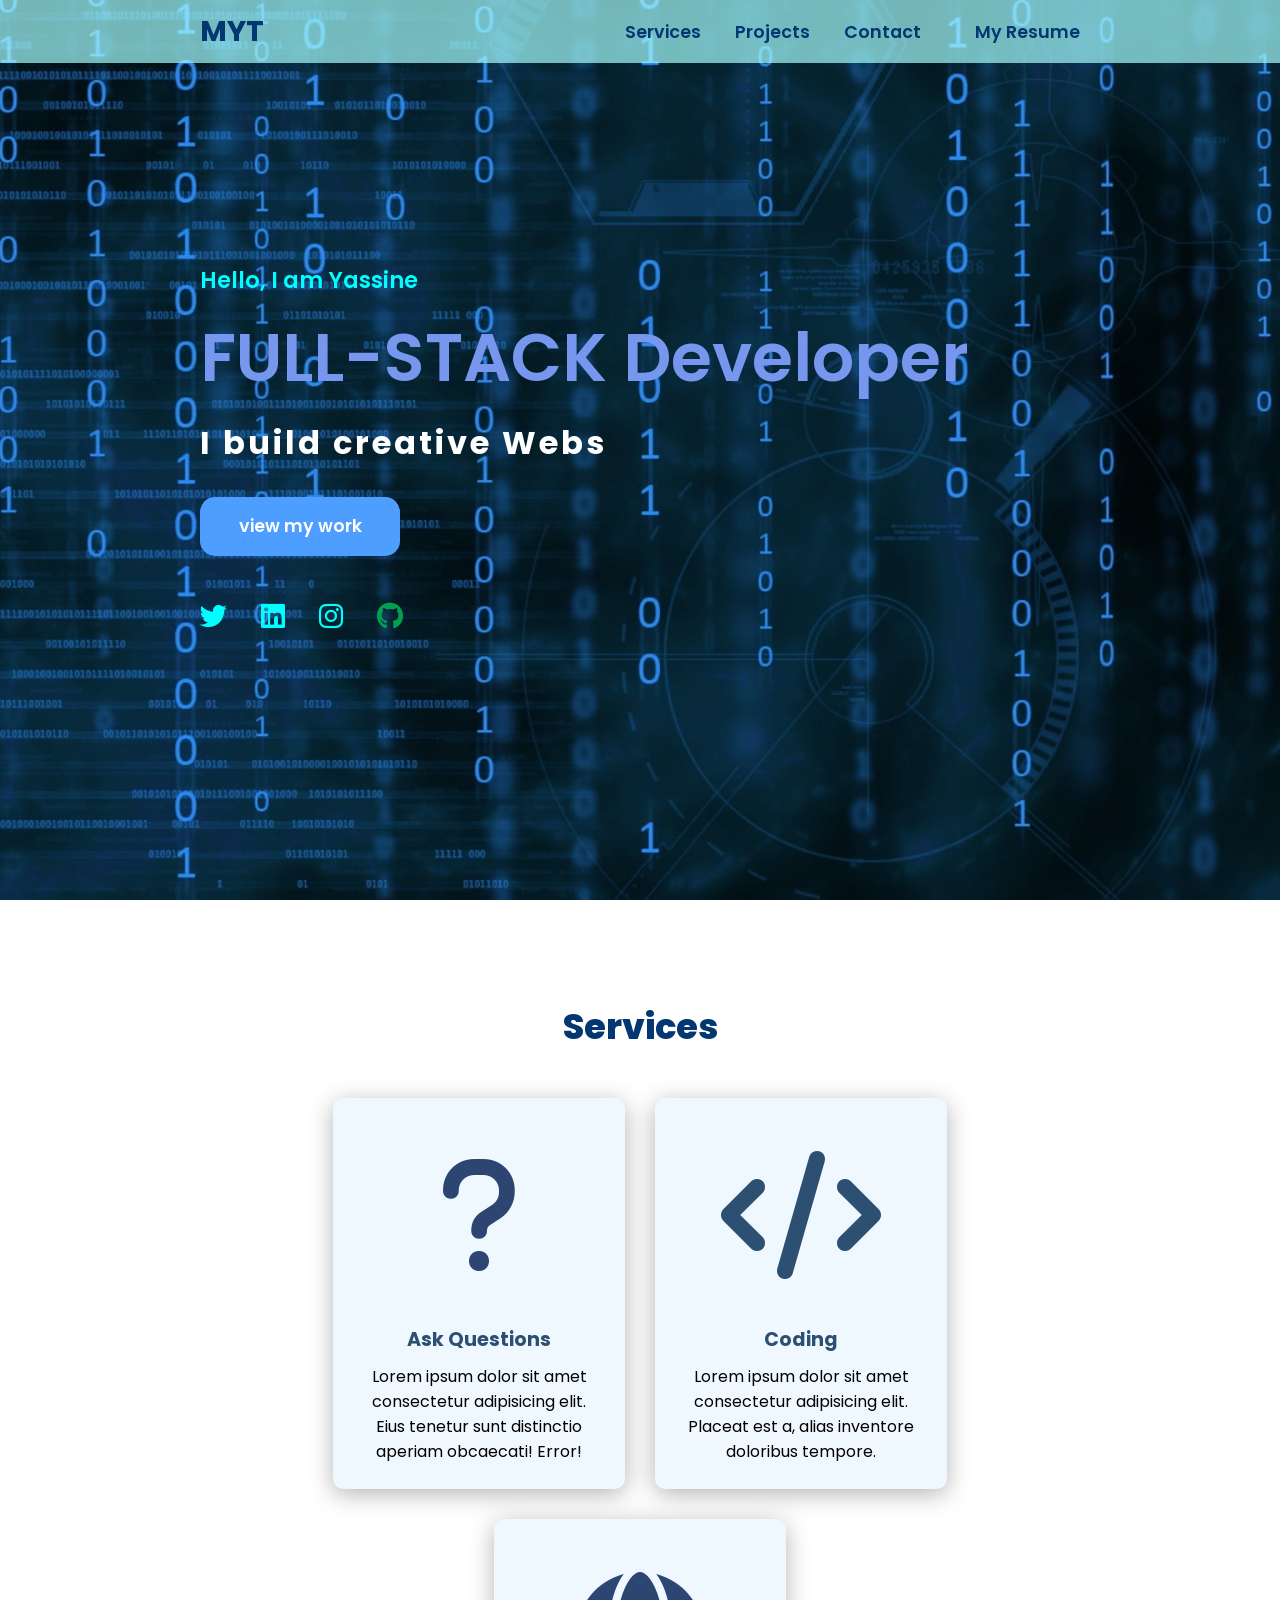
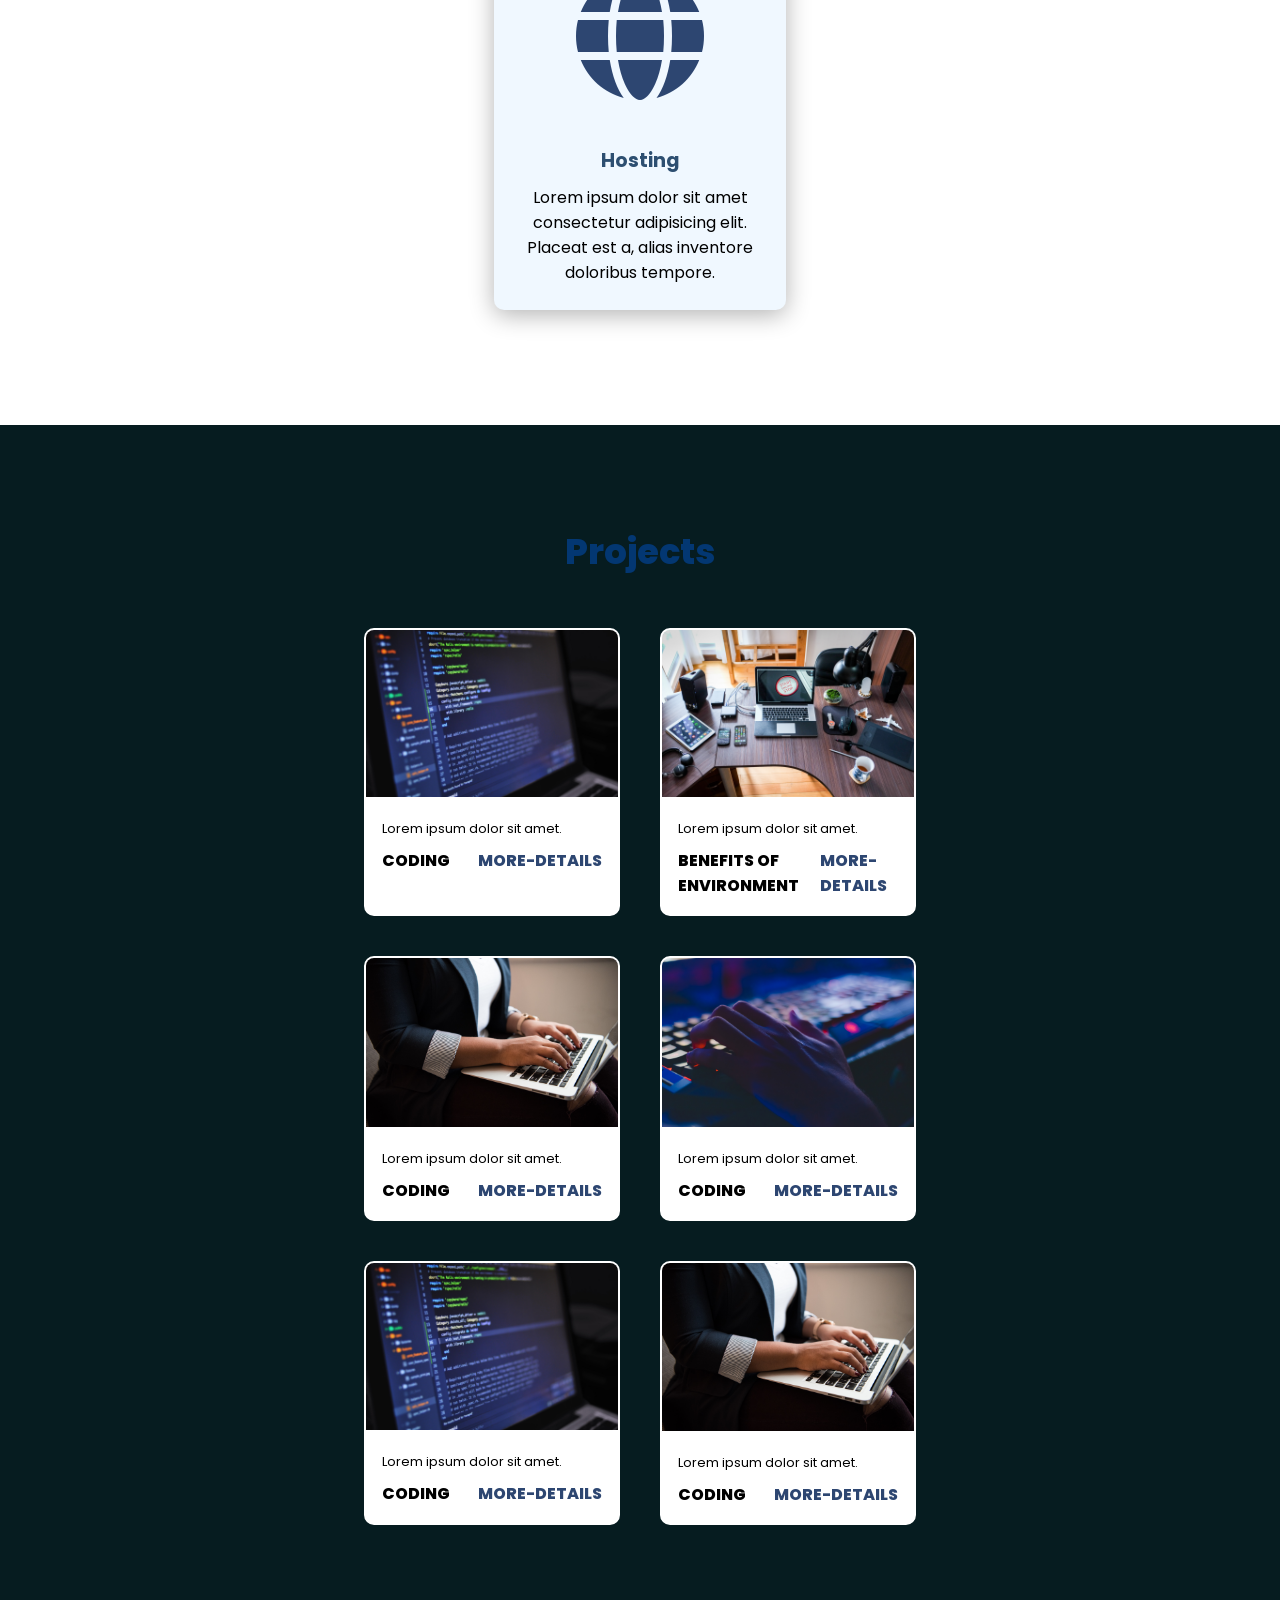
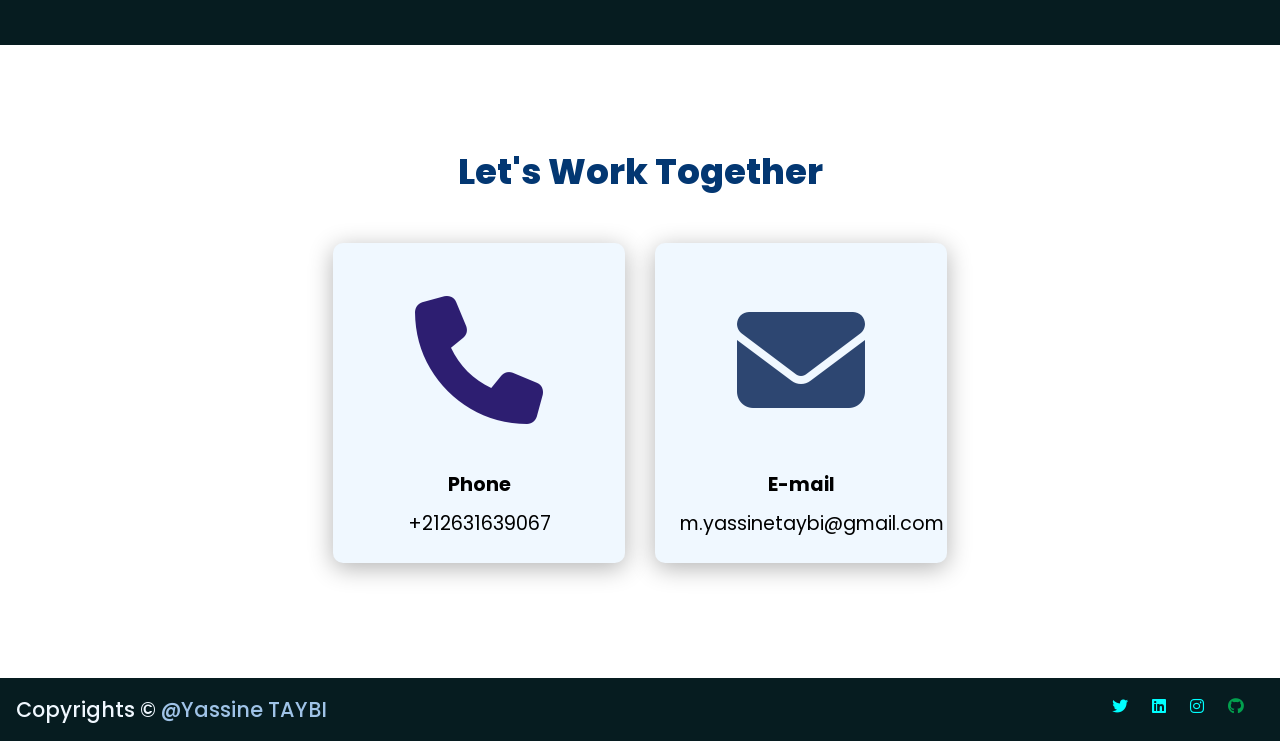
==== index.html @ 8764fc4a "Add files via upload" ====
<!DOCTYPE html>
<html lang="en">
  <head>
    <meta charset="UTF-8" />
    <meta http-equiv="X-UA-Compatible" content="IE=edge" />
    <meta name="viewport" content="width=device-width, initial-scale=1.0" />
    <link
      rel="stylesheet"
      href="https://cdnjs.cloudflare.com/ajax/libs/font-awesome/6.4.0/css/all.min.css"
    />
    <link rel="stylesheet" href="index.css" />
    <title>Yassine's Portfolio</title>
  </head>
  <body>
    <header>
      <a href="/website.html" class="logo">MYT</a>
      <nav class="navigation">
        <a href="#services">Services</a>
        <a href="#projects">Projects</a>
        <a href="#contact">Contact</a>
        <div class="download">
          <a href="pdf/lebesnlauf1.pdf" target="_blank">My Resume</a>
        </div>
      </nav>
    </header>
    <section class="main">
      <div>
        <h2>Hello, I am Yassine <br /><span>FULL-STACK Developer</span></h2>
        <h3>I build creative Webs</h3>
        <a href="#projects" class="main-btn">view my work</a>
        <div class="social-icons">
          <a href="https://www.twitter.com"
            ><i class="fa-brands fa-twitter fa-fade" style="color: aqua"></i
          ></a>
          <a href="https://www.linkedin.com"
            ><i class="fa-brands fa-linkedin fa-fade" style="color: aqua"></i
          ></a>
          <a href="https://www.instagram.com"
            ><i class="fa-brands fa-instagram fa-fade" style="color: aqua"></i
          ></a>
          <a href="https://www.github.com"
            ><i class="fa-brands fa-github fa-fade" style="color: #02a04e"></i
          ></a>
        </div>
      </div>
      <aside class="show-aside">Hello</aside>
    </section>
    <section class="cards" id="services">
      <h2 class="title">Services</h2>

      <div class="content">
        <div class="card">
          <div class="icon">
            <i class="fa-solid fa-question" style="color: #2d4671"></i>
          </div>

          <div class="info">
            <h3>Ask Questions</h3>

            <p>
              Lorem ipsum dolor sit amet consectetur adipisicing elit. Eius
              tenetur sunt distinctio aperiam obcaecati! Error!
            </p>
          </div>
        </div>

        <div class="card">
          <div class="icon">
            <i class="fa-solid fa-code" style="color: #2d4f71"></i>
          </div>

          <div class="info">
            <h3>Coding</h3>

            <p>
              Lorem ipsum dolor sit amet consectetur adipisicing elit. Placeat
              est a, alias inventore doloribus tempore.
            </p>
          </div>
        </div>

        <div class="card">
          <div class="icon">
            <i class="fa-solid fa-globe" style="color: #2d4671"></i>
          </div>

          <div class="info">
            <h3>Hosting</h3>

            <p>
              Lorem ipsum dolor sit amet consectetur adipisicing elit. Placeat
              est a, alias inventore doloribus tempore.
            </p>
          </div>
        </div>
      </div>
    </section>

    <section class="projects" id="projects">
      <h2 class="title">Projects</h2>

      <div class="content">
        <div class="project-card">
          <div class="project-image">
            <img src="/image/projects-image/code-pic.jpg" alt="" />
          </div>

          <div class="project-info">
            <p class="project-category">Lorem ipsum dolor sit amet.</p>

            <strong class="project-title">
              <span>Coding</span>
              <a href="#" class="more-details">more-details</a>
            </strong>
          </div>
        </div>

        <div class="project-card">
          <div class="project-image">
            <img src="/image/projects-image/good-atmosphair.jpg" alt="" />
          </div>

          <div class="project-info">
            <p class="project-category">Lorem ipsum dolor sit amet.</p>

            <strong class="project-title">
              <span>benefits of environment</span>
              <a href="#" class="more-details">more-details</a>
            </strong>
          </div>
        </div>

        <div class="project-card">
          <div class="project-image">
            <img src="/image/projects-image/working.jpg" alt="" />
          </div>

          <div class="project-info">
            <p class="project-category">Lorem ipsum dolor sit amet.</p>

            <strong class="project-title">
              <span>Coding</span>
              <a href="#" class="more-details">more-details</a>
            </strong>
          </div>
        </div>

        <div class="project-card">
          <div class="project-image">
            <img src="/image/projects-image/typing.jpg" alt="" />
          </div>

          <div class="project-info">
            <p class="project-category">Lorem ipsum dolor sit amet.</p>

            <strong class="project-title">
              <span>Coding</span>
              <a href="#" class="more-details">more-details</a>
            </strong>
          </div>
        </div>

        <div class="project-card">
          <div class="project-image">
            <img src="/image/projects-image/code-pic.jpg" alt="" />
          </div>

          <div class="project-info">
            <p class="project-category">Lorem ipsum dolor sit amet.</p>

            <strong class="project-title">
              <span>Coding</span>
              <a href="#" class="more-details">more-details</a>
            </strong>
          </div>
        </div>

        <div class="project-card">
          <div class="project-image">
            <img src="/image/projects-image/working.jpg" alt="" />
          </div>

          <div class="project-info">
            <p class="project-category">Lorem ipsum dolor sit amet.</p>

            <strong class="project-title">
              <span>Coding</span>
              <a href="#" class="more-details">more-details</a>
            </strong>
          </div>
        </div>
      </div>
    </section>

    <section class="contact-card" id="contact">
      <h2 class="title">let's work together</h2>

      <div class="content">
        <div class="card">
          <div class="icon">
            <i class="fa-solid fa-phone fa-fade" style="color: #2d1e71"></i>
          </div>

          <div class="info">
            <h3>Phone</h3>
            <p>+212631639067</p>
          </div>
        </div>

        <div class="card">
          <div class="icon">
            <i class="fa-solid fa-envelope fa-fade" style="color: #2d4671"></i>
          </div>

          <div class="info">
            <h3>E-mail</h3>
            <p>m.yassinetaybi@gmail.com</p>
          </div>
        </div>
      </div>
    </section>

    <footer class="footer">
      <p class="footer-title">Copyrights &copy;<span> @Yassine TAYBI</span></p>

      <div class="social-icons">
        <a href="twitter"
          ><i class="fa-brands fa-twitter fa-fade" style="color: aqua"></i
        ></a>
        <a href="linkedin"
          ><i class="fa-brands fa-linkedin fa-fade" style="color: aqua"></i
        ></a>
        <a href="insta"
          ><i class="fa-brands fa-instagram fa-fade" style="color: aqua"></i
        ></a>
        <a href="github"
          ><i class="fa-brands fa-github fa-fade" style="color: #02a04e"></i
        ></a>
      </div>
    </footer>

    <script src="index.js"></script>
  </body>
</html>
---- index.css ----
@import url("https://fonts.googleapis.com/css2?family=Poppins:ital,wght@0,100;0,200;0,300;0,400;0,500;0,600;0,700;0,800;0,900;1,100;1,200;1,300;1,400;1,500;1,600;1,700;1,800;1,900&display=swap");

/* *: mean all elements */
* {
  font-family: "Poppins", sans-serif;
  margin: 0;
  padding: 0;
  box-sizing: border-box;
  scroll-behavior: smooth;
}

header {
  background-color: rgba(163, 251, 251, 0.705);
  width: 100%;
  position: fixed; /*to let header fixed while you scroll */
  z-index: 999;
  display: flex;
  justify-content: space-between;
  align-items: center;
  padding: 10px 200px;
}

.logo {
  text-decoration: none;
  color: rgb(3, 55, 114);
  text-transform: uppercase;
  font-weight: 700;
  font-size: 1.8em;
}

.navigation a {
  color: rgb(3, 55, 114);
  text-decoration: none;
  text-transform: capitalize;
  font-size: 1.1em;
  font-weight: 600;
  padding-left: 30px;
  transition: 0.5s ease;
}

.navigation div {
  display: inline;
  margin-left: 20px;
}

.navigation a:hover {
  color: rgb(125, 212, 125);
  transform: scale(1.1);
}

section {
  padding: 100px 200px;
}

.main {
  width: 100%;
  min-height: 100vh;
  display: flex;
  align-items: center;
  background: url(image/coding.jpg) no-repeat;
  background-size: cover;
  background-position: center;
  background-attachment: fixed;
}

.main h2 {
  color: aqua;
  font-size: 1.4em;
  font-weight: 600;
}
.main h2 span {
  color: #7797ee;
  font-size: 3em;
  font-weight: 600;
  display: inline-block; /* because span isn't a block , because we are going to use marging and padding but span doesn't work with it */
  margin-top: 10px;
}

.main h3 {
  color: white;
  font-size: 2em;
  font-weight: 700;
  letter-spacing: 3px;
  margin-top: 10px;
  margin-bottom: 30px;
}

.main-btn {
  color: white;
  background-color: #4e9eff;
  text-decoration: none;
  font-size: 1.1em;
  font-weight: 600;
  display: inline-block;
  padding: 0.9375em 2.1875em;
  border-radius: 15px;
  margin-bottom: 40px;
  transition: 0.7s ease;
}
.main-btn:hover {
  background-color: #0a49f6;
  transform: scale(1.1); /*bigger than his width by 1.1 in x and y */
}

.main {
  position: relative;
  overflow: hidden;
}

.main aside {
  position: absolute;
  right: 0px;
  top: 64px;
  width: 250px;
  height: calc(100% - 64px);
  background-color: rgb(43, 91, 211);
  text-align: center;
  transform: translate(100%);
}

.social-icons a {
  font-size: 1.7em;
  padding-right: 30px;
  transition: 0.5s ease;
}

.social-icons a:hover {
  transform: scale(1.1);
  font-size: 5vh;
}

.title {
  display: flex; /* h2 is a block element but we want to make it in center ("justify-content") , and that can be by add flex*/
  justify-content: center; /* horizontally* /
    /* align-items for vertically */

  color: rgb(3, 55, 114);
  font-size: 2.2em;
  font-weight: 800;
  margin-bottom: 30px;
  text-align: center;
  text-transform: capitalize;
}

.content {
  display: flex;
  justify-content: center;
  flex-direction: row;
  flex-wrap: wrap;
}

.card {
  background-color: aliceblue;
  width: 18.25em; /*=404px*/
  box-shadow: 0 5px 25px rgba(1 1 1 / 30%); /* box-shadow: horizental h-offset  vertical v-offset blur rgba( color / opacity);*/
  border-radius: 10px;
  padding: 25px;
  margin: 15px;
}

.card:hover {
  transform: scale(1.1);
  transition: 0.7s ease;
}

.icon {
  font-size: 8em;
  text-align: center;
}

.info {
  text-align: center;
}

.info h3 {
  color: #2d4f71;
  font-size: 1.2em;
  font-weight: 700;
  margin: 10px;
}

.projects {
  background-color: #061c20;
}

.projects .content {
  margin-top: 30px;
}

.project-card {
  background-color: white;
  border: 2px solid white;
  min-height: 14em;
  width: 16em;
  overflow: hidden;
  border-radius: 10px;
  margin: 20px;
  transition: 0.7s ease;
}

.project-card:hover {
  transform: scale(1.1);
}

/* when i will hover on this card ==> the opacity of image will change */
.project-card:hover .project-image {
  opacity: 0.9;
}
/* to fix the image to fit the content*/
.project-image img {
  width: 100%;
}
/* to fix the content of info part : paragh , more details*/
.project-info {
  padding: 1em;
}

.project-category {
  font-size: 0.8em;
  color: #000;
}

.project-title {
  display: flex;
  justify-content: space-between;
  text-transform: uppercase;
  font-weight: 800;
  margin-top: 10px;
}

.more-details {
  text-decoration: none;
  color: #2d4671;
}

.more-details:hover {
  color: #1063c2;
}

.contact-card .icon {
  font-size: 8em;
}

.contact-card .info h3 {
  color: #000;
}
/* here there is a problem of fitting the paragraph inside box */
.contact-card .info p {
  font-size: 1.2em;
}

.footer {
  background-color: #061c20;
  color: aliceblue;
  padding: 1em;
  display: flex;
  justify-content: space-between;
}

.footer-title {
  font-size: 1.3em;
  font-weight: 500;
}

.footer-title span {
  color: #9fc3e7;
}

.footer .social-icons a {
  font-size: 1em;
  padding: 0 20px 0 0;
}

@media (max-width: 1023px) {
  header {
    padding: 12px 20px;
  }

  .navigation a {
    padding-left: 7px;
  }

  .title {
    font-size: 1.4em;
  }

  section {
    padding: 80px 20px;
  }

  .main h2 {
    font-size: 1em;
  }
  .main h3 {
    font-size: 1.6em;
  }

  .content {
    flex-direction: column;
    align-items: center;
  }
}

@media (max-width: 641px) {
  body {
    font-size: 12px; /* now 1em=12px==> now everthing will minimize in same measure*/
  }

  .main h2 {
    font-size: 0.8em;
  }

  .main h3 {
    font-size: 1.4em;
  }
}

@media (max-width: 300px) {
  body {
    font-size: 10px;
  }
}
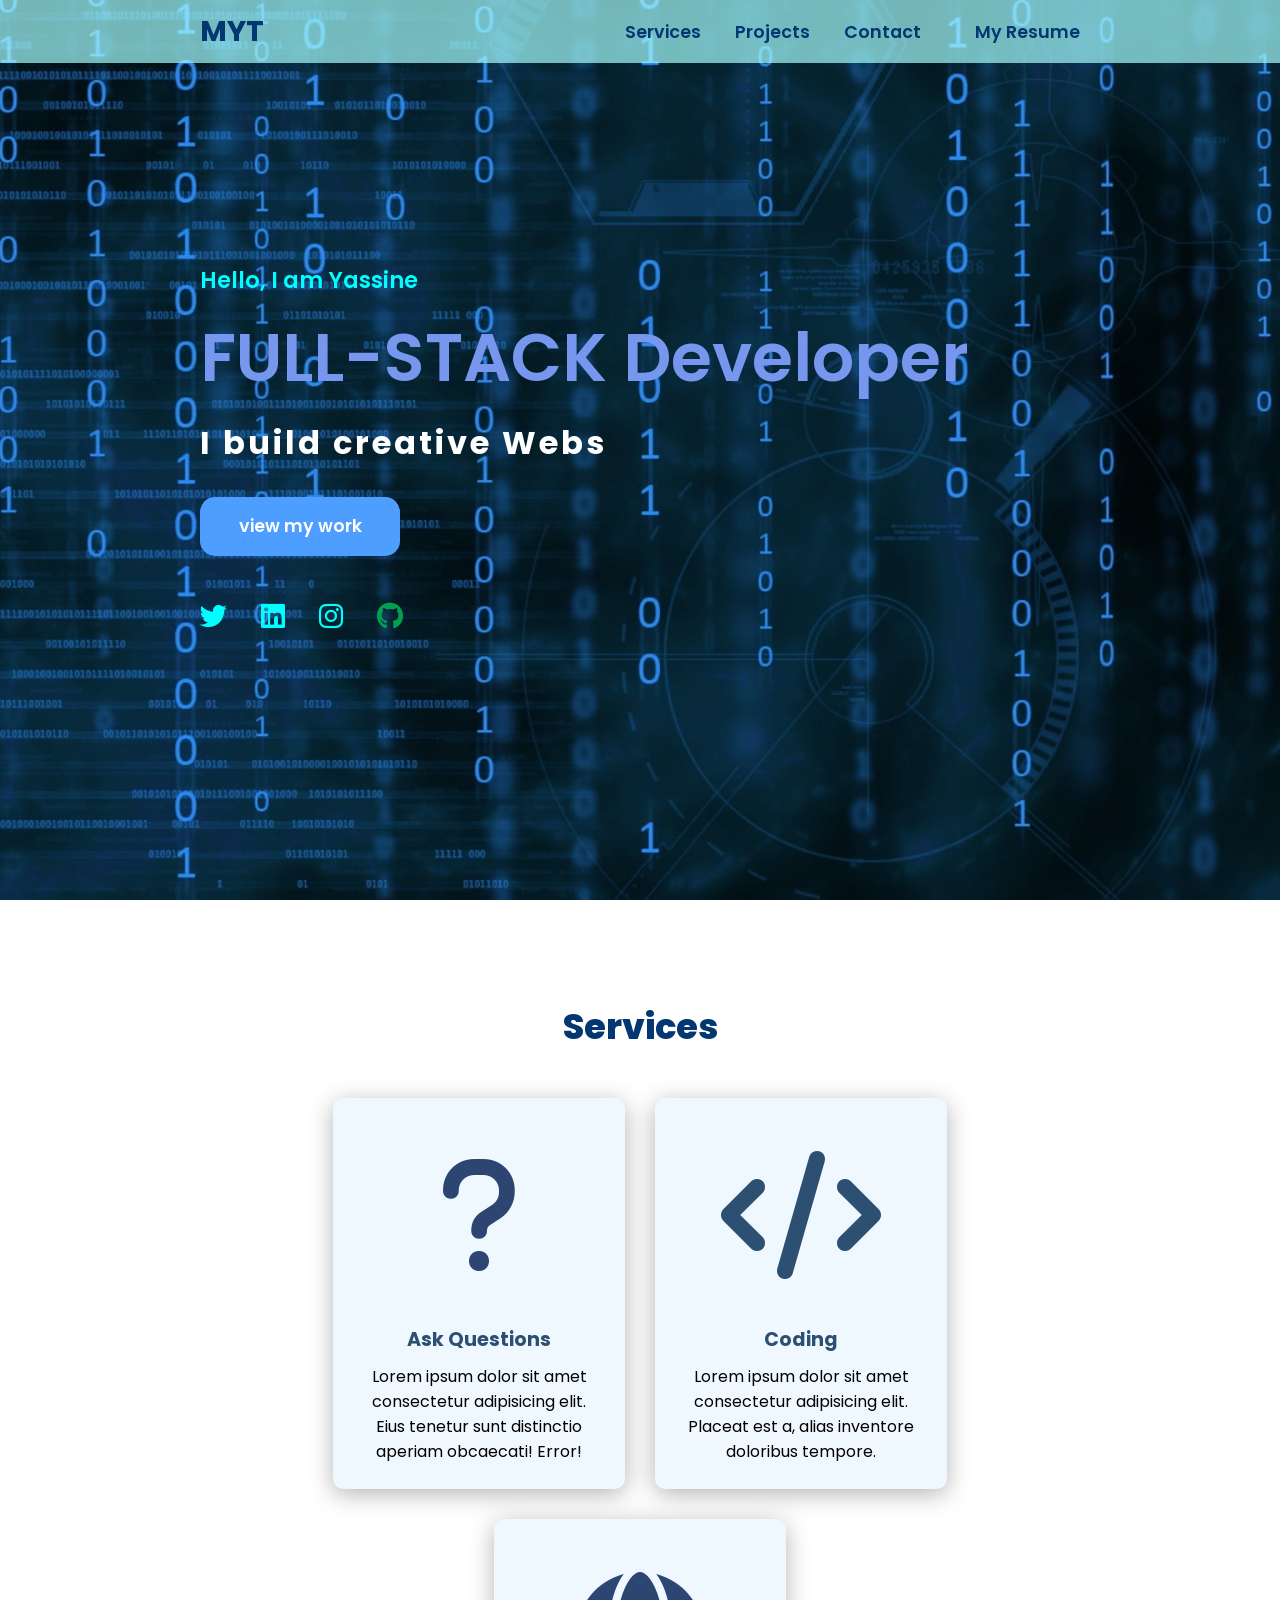
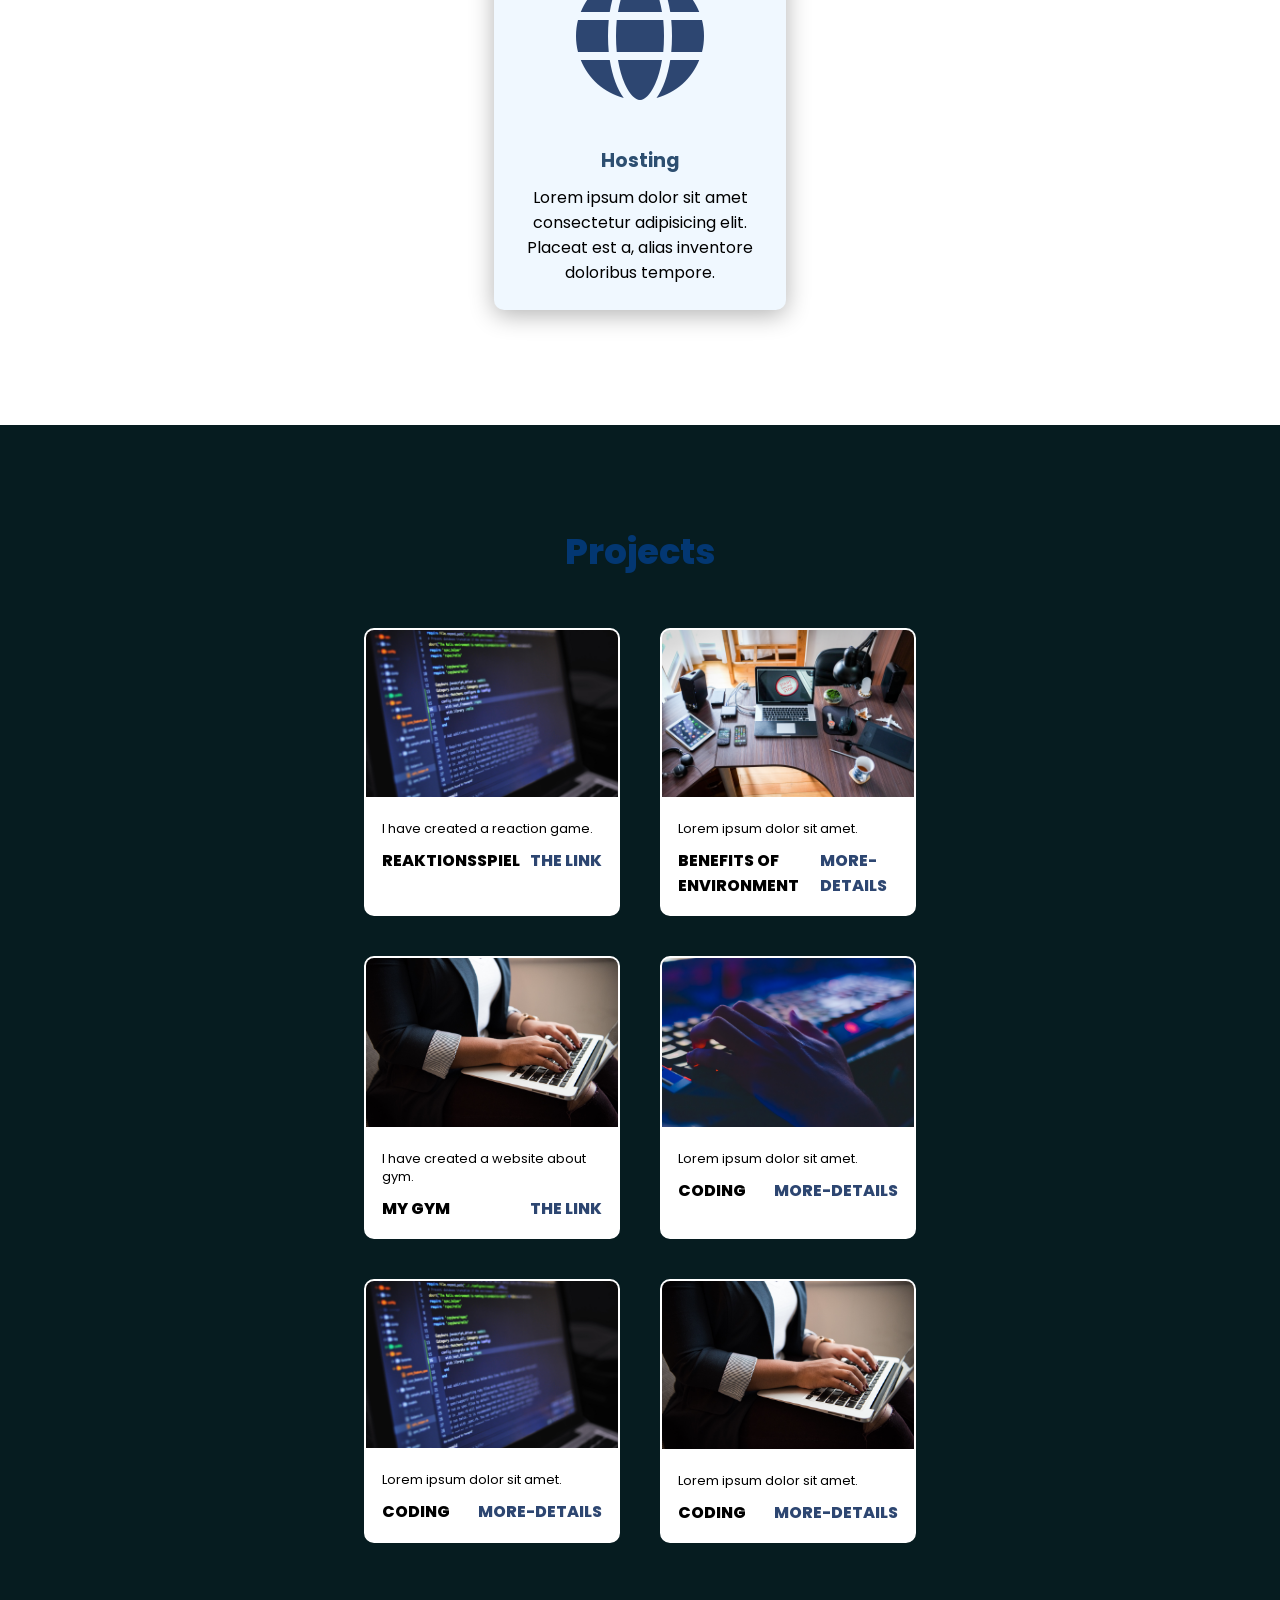
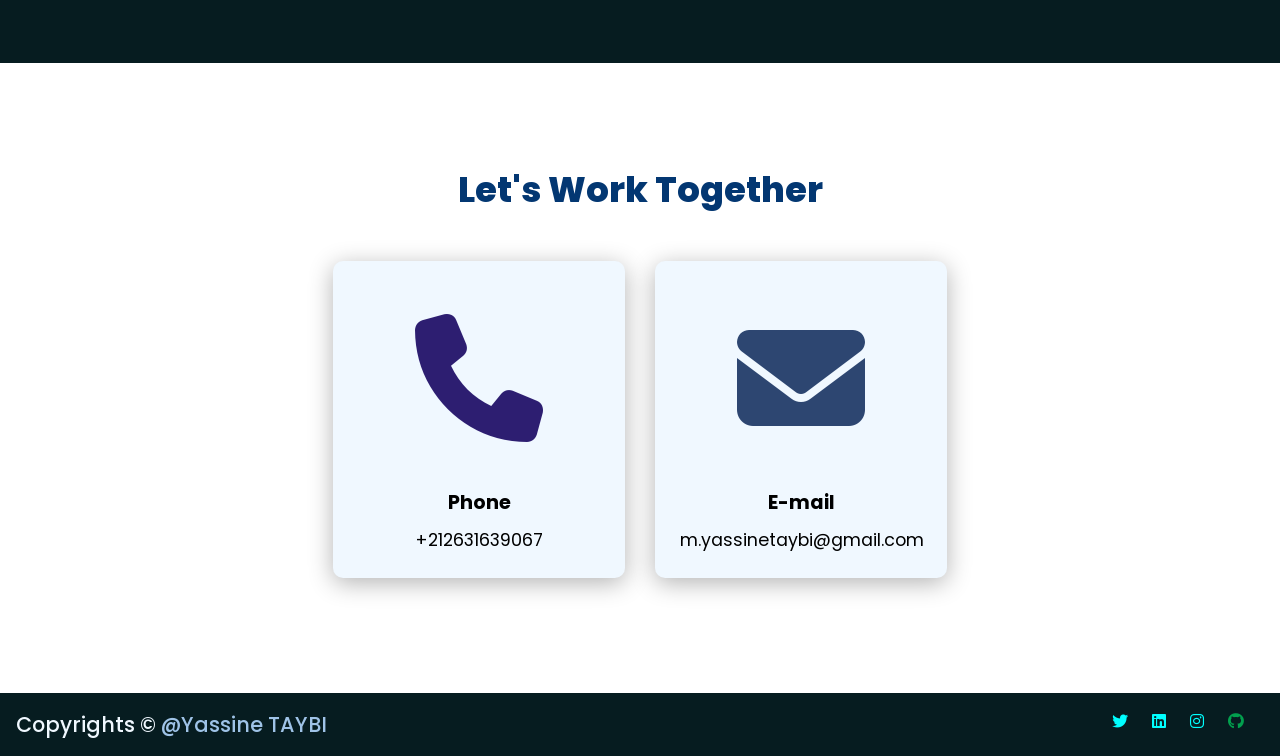
==== commit 4d9fed95: "Update index.html" ====
--- a/index.html
+++ b/index.html
@@ -13,7 +13,7 @@
   </head>
   <body>
     <header>
-      <a href="/website.html" class="logo">MYT</a>
+      <a href="index.html" class="logo">MYT</a>
       <nav class="navigation">
         <a href="#services">Services</a>
         <a href="#projects">Projects</a>
@@ -102,7 +102,52 @@
       <div class="content">
         <div class="project-card">
           <div class="project-image">
-            <img src="/image/projects-image/code-pic.jpg" alt="" />
+            <img src="image/projects-image/code-pic.jpg" alt="" />
+          </div>
+
+          <div class="project-info">
+            <p class="project-category">I have created a reaction game.</p>
+
+            <strong class="project-title">
+              <span>Reaktionsspiel</span>
+              <a href="https://black-lock.github.io/Reaktionsspiel/" class="more-details">The Link</a>
+            </strong>
+          </div>
+        </div>
+
+        <div class="project-card">
+          <div class="project-image">
+            <img src="image/projects-image/good-atmosphair.jpg" alt="" />
+          </div>
+
+          <div class="project-info">
+            <p class="project-category">Lorem ipsum dolor sit amet.</p>
+
+            <strong class="project-title">
+              <span>benefits of environment</span>
+              <a href="#" class="more-details">more-details</a>
+            </strong>
+          </div>
+        </div>
+
+        <div class="project-card">
+          <div class="project-image">
+            <img src="image/projects-image/working.jpg" alt="" />
+          </div>
+
+          <div class="project-info">
+            <p class="project-category">I have created a website about gym.</p>
+
+            <strong class="project-title">
+              <span>My Gym</span>
+              <a href="https://black-lock.github.io/Internetseite/" class="more-details">The Link</a>
+            </strong>
+          </div>
+        </div>
+
+        <div class="project-card">
+          <div class="project-image">
+            <img src="image/projects-image/typing.jpg" alt="" />
           </div>
 
           <div class="project-info">
@@ -117,22 +162,7 @@
 
         <div class="project-card">
           <div class="project-image">
-            <img src="/image/projects-image/good-atmosphair.jpg" alt="" />
-          </div>
-
-          <div class="project-info">
-            <p class="project-category">Lorem ipsum dolor sit amet.</p>
-
-            <strong class="project-title">
-              <span>benefits of environment</span>
-              <a href="#" class="more-details">more-details</a>
-            </strong>
-          </div>
-        </div>
-
-        <div class="project-card">
-          <div class="project-image">
-            <img src="/image/projects-image/working.jpg" alt="" />
+            <img src="image/projects-image/code-pic.jpg" alt="" />
           </div>
 
           <div class="project-info">
@@ -147,37 +177,7 @@
 
         <div class="project-card">
           <div class="project-image">
-            <img src="/image/projects-image/typing.jpg" alt="" />
-          </div>
-
-          <div class="project-info">
-            <p class="project-category">Lorem ipsum dolor sit amet.</p>
-
-            <strong class="project-title">
-              <span>Coding</span>
-              <a href="#" class="more-details">more-details</a>
-            </strong>
-          </div>
-        </div>
-
-        <div class="project-card">
-          <div class="project-image">
-            <img src="/image/projects-image/code-pic.jpg" alt="" />
-          </div>
-
-          <div class="project-info">
-            <p class="project-category">Lorem ipsum dolor sit amet.</p>
-
-            <strong class="project-title">
-              <span>Coding</span>
-              <a href="#" class="more-details">more-details</a>
-            </strong>
-          </div>
-        </div>
-
-        <div class="project-card">
-          <div class="project-image">
-            <img src="/image/projects-image/working.jpg" alt="" />
+            <img src="image/projects-image/working.jpg" alt="" />
           </div>
 
           <div class="project-info">
@@ -242,3 +242,8 @@
     <script src="index.js"></script>
   </body>
 </html>
+
+
+
+
+
--- a/index.css
+++ b/index.css
@@ -57,7 +57,7 @@
   min-height: 100vh;
   display: flex;
   align-items: center;
-  background: url(image/coding.jpg) no-repeat;
+  background: url(image/projects-image/coding.jpg) no-repeat;
   background-size: cover;
   background-position: center;
   background-attachment: fixed;
@@ -246,7 +246,7 @@
 }
 /* here there is a problem of fitting the paragraph inside box */
 .contact-card .info p {
-  font-size: 1.2em;
+  font-size: 1.1em;
 }
 
 .footer {
@@ -320,3 +320,5 @@
     font-size: 10px;
   }
 }
+
+
